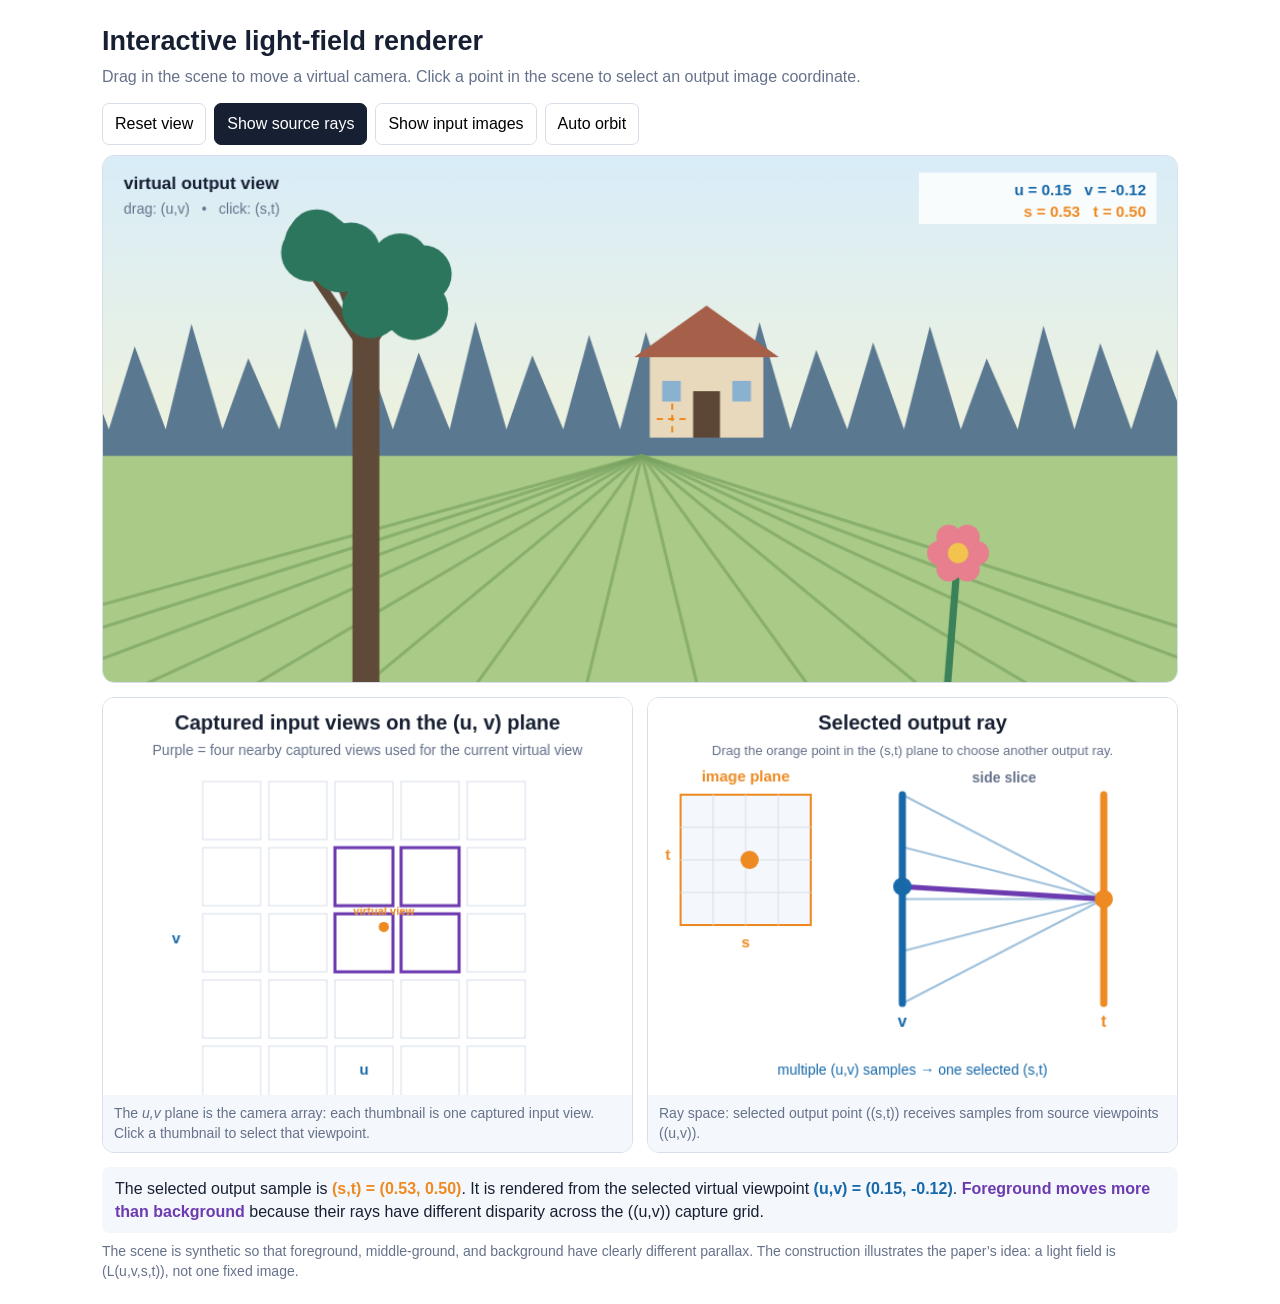
==== VC3/LF-Explorer.html @ 35cba841 "LF examples upload" ====
<!doctype html>
<html lang="en">
<head>
<meta charset="utf-8"><meta name="viewport" content="width=device-width,initial-scale=1">
<title>Interactive light-field renderer and two-plane explorer</title>
<style>
  :root{--ink:#172033;--muted:#66728b;--line:#d8dfeb;--blue:#1769aa;--orange:#ed8a21;--purple:#6d3bb0;--pale:#f4f7fb}
  *{box-sizing:border-box}body{margin:0;background:#fff;color:var(--ink);font:16px/1.45 Arial,sans-serif}main{max-width:1120px;margin:auto;padding:22px}h1{font-size:27px;margin:0 0 4px}p{margin:0;color:var(--muted)}
  .toolbar{display:flex;gap:8px;flex-wrap:wrap;margin:15px 0 10px}.toolbar button{font:inherit;padding:8px 12px;border:1px solid var(--line);background:#fff;border-radius:7px;cursor:pointer}.toolbar button.active{background:var(--ink);border-color:var(--ink);color:#fff}
  .viewer-wrap{border:1px solid var(--line);border-radius:12px;overflow:hidden;background:#fff}.viewer-wrap canvas{display:block;width:100%;height:auto;touch-action:none}.below{display:grid;grid-template-columns:1fr 1fr;gap:14px;margin-top:14px}.pane{border:1px solid var(--line);border-radius:12px;overflow:hidden}.pane canvas{display:block;width:100%;height:auto;touch-action:none}.caption{padding:8px 11px;background:var(--pale);font-size:14px;color:var(--muted)}
  .readout{margin-top:14px;padding:10px 13px;border-radius:8px;background:var(--pale)}.blue{color:var(--blue);font-weight:bold}.orange{color:var(--orange);font-weight:bold}.purple{color:var(--purple);font-weight:bold}.hint{font-size:14px;margin-top:8px}@media(max-width:680px){main{padding:14px}h1{font-size:22px}.below{grid-template-columns:1fr}.toolbar button{font-size:14px;padding:7px 9px}}
</style>
</head>
<body><main>
<h1>Interactive light-field renderer</h1>
<p>Drag in the scene to move a virtual camera. Click a point in the scene to select an output image coordinate.</p>
<div class="toolbar"><button id="reset" type="button">Reset view</button><button id="rays" type="button" class="active" aria-pressed="true">Show source rays</button><button id="inputs" type="button" aria-pressed="false">Show input images</button><button id="orbit" type="button" aria-pressed="false">Auto orbit</button></div>
<div class="viewer-wrap"><canvas id="viewer" width="1040" height="510" aria-label="Synthetic light-field scene with a draggable virtual camera"></canvas></div>
<div class="below">
  <div class="pane"><canvas id="grid" width="520" height="390" aria-label="Five by five grid of captured input views on the u v plane"></canvas><div class="caption">The <i>u,v</i> plane is the camera array: each thumbnail is one captured input view. Click a thumbnail to select that viewpoint.</div></div>
  <div class="pane"><canvas id="raysCanvas" width="520" height="390" aria-label="Two-plane ray parameterisation"></canvas><div class="caption">Ray space: selected output point ((s,t)) receives samples from source viewpoints ((u,v)).</div></div>
</div>
<div id="readout" class="readout" aria-live="polite"></div>
<p class="hint">The scene is synthetic so that foreground, middle-ground, and background have clearly different parallax. The construction illustrates the paper’s idea: a light field is (L(u,v,s,t)), not one fixed image.</p>
</main>
<script>
(() => {
const viewer=document.getElementById('viewer'), vc=viewer.getContext('2d');
const grid=document.getElementById('grid'), gc=grid.getContext('2d');
const raysCanvas=document.getElementById('raysCanvas'), rc=raysCanvas.getContext('2d');
const readout=document.getElementById('readout');
const C={ink:'#172033',muted:'#66728b',line:'#d8dfeb',blue:'#1769aa',orange:'#ed8a21',purple:'#6d3bb0',pale:'#f4f7fb',leaf:'#2d765e',hill:'#5b7891',field:'#aacb87'};
let u=.15,v=-.12,s=.53,t=.5,showRays=true,showInputs=false,drag=null,start=null,orbit=false,phase=0;
const clamp=(x,a,b)=>Math.max(a,Math.min(b,x));
function text(ctx,str,x,y,size=16,color=C.ink,align='left',weight='400'){ctx.font=`${weight} ${size}px Arial`;ctx.fillStyle=color;ctx.textAlign=align;ctx.fillText(str,x,y)}
function line(ctx,x1,y1,x2,y2,color,w=2,a=1){ctx.save();ctx.globalAlpha=a;ctx.strokeStyle=color;ctx.lineWidth=w;ctx.lineCap='round';ctx.beginPath();ctx.moveTo(x1,y1);ctx.lineTo(x2,y2);ctx.stroke();ctx.restore()}
function circle(ctx,x,y,r,color){ctx.fillStyle=color;ctx.beginPath();ctx.arc(x,y,r,0,Math.PI*2);ctx.fill()}
function scene(ctx,w,h,uu,vv,small=false){
  const scale=1, ox=uu*(small?4:18), oy=vv*(small?3:12); ctx.save();ctx.beginPath();ctx.rect(0,0,w,h);ctx.clip();
  const sky=ctx.createLinearGradient(0,0,0,h*.72);sky.addColorStop(0,'#d9edf9');sky.addColorStop(1,'#f5f4d5');ctx.fillStyle=sky;ctx.fillRect(0,0,w,h);
  // distant horizon: little motion
  ctx.fillStyle=C.hill;ctx.beginPath();ctx.moveTo(-50+ox*.25,h*.52+oy*.12);for(let x=-50;x<w+100;x+=55){ctx.lineTo(x+25+ox*.25,h*.35+Math.sin(x*.07)*18+oy*.12);ctx.lineTo(x+55+ox*.25,h*.52+oy*.12)}ctx.lineTo(w+60,h*.72);ctx.lineTo(-50,h*.72);ctx.fill();
  ctx.fillStyle=C.field;ctx.fillRect(0,h*.57,w,h*.43);
  // field lines: middle distance
  for(let i=-3;i<12;i++)line(ctx,w*.50+ox*.65,h*.57,w*(i/9)+ox*.65,h+20,'#79a262',small?1:3,.68);
  // house / middle distance
  const hx=w*.56+ox*.75, hy=h*.38+oy*.55;ctx.save();ctx.translate(hx,hy);ctx.scale(scale,scale);ctx.fillStyle='#e8d9bd';ctx.fillRect(-55,0,110,80);ctx.fillStyle='#a65f49';ctx.beginPath();ctx.moveTo(-70,2);ctx.lineTo(0,-48);ctx.lineTo(70,2);ctx.fill();ctx.fillStyle='#5c4636';ctx.fillRect(-13,35,26,45);ctx.fillStyle='#8ab2d0';ctx.fillRect(-43,25,18,20);ctx.fillRect(25,25,18,20);ctx.restore();
  // foreground tree: large motion
  const tx=w*.24+ox*1.85,ty=h*.13+oy*1.3;ctx.fillStyle='#5f4938';ctx.fillRect(tx-13,ty+82,26,h-ty);for(let a=-.8;a<=.8;a+=.4)line(ctx,tx,ty+125,tx+Math.sin(a)*85,ty+35,'#5f4938',small?3:9);
  for(let k=0;k<13;k++){const a=k*2.4;circle(ctx,tx+Math.cos(a)*55,ty+50+Math.sin(a*1.7)*36,small?10:28,C.leaf)}
  // foreground flower gives an unambiguous depth cue
  const fx=w*.79+ox*2.35,fy=h*.76+oy*1.8;line(ctx,fx,fy,fx-10,h,'#3b8159',small?2:7);for(let a=0;a<6;a++)circle(ctx,fx+Math.cos(a*Math.PI/3)*18,fy+Math.sin(a*Math.PI/3)*18,small?4:12,'#e77f8e');circle(ctx,fx,fy,small?4:10,'#f2c44e');
  ctx.restore();
}
function drawViewer(){const w=viewer.width,h=viewer.height;scene(vc,w,h,u,v);vc.save();vc.strokeStyle=C.orange;vc.lineWidth=2;vc.setLineDash([6,5]);vc.beginPath();vc.moveTo(s*w-15,t*h);vc.lineTo(s*w+15,t*h);vc.moveTo(s*w,t*h-15);vc.lineTo(s*w,t*h+15);vc.stroke();vc.restore();
  if(showInputs){const bracket=q=>{const p=(q+1)*2;let lo=Math.floor(p),hi=Math.ceil(p);if(lo===hi){if(hi<4)hi++;else lo--}return[(lo-2)/2,(hi-2)/2]},us=bracket(u),vs=bracket(v),tw=132,th=65,gap=8,x0=w-2*tw-gap-25,y0=h-2*th-gap-35;vc.fillStyle='rgba(255,255,255,.9)';vc.fillRect(x0-10,y0-27,2*tw+gap+20,2*th+gap+39);text(vc,'four nearest captured input images',x0,y0-8,13,C.muted);vs.forEach((vv,row)=>us.forEach((uu,col)=>{const x=x0+col*(tw+gap),y=y0+row*(th+gap);vc.save();vc.beginPath();vc.rect(x,y,tw,th);vc.clip();vc.translate(x,y);scene(vc,tw,th,uu,vv,true);vc.restore();vc.strokeStyle=C.purple;vc.lineWidth=2;vc.strokeRect(x,y,tw,th);text(vc,`(${uu.toFixed(1)}, ${vv.toFixed(1)})`,x+tw/2,y+th+13,11,C.purple,'center','700')}))}
  text(vc,'virtual output view',20,32,17,C.ink,'left','700');text(vc,'drag: (u,v)   •   click: (s,t)',20,56,14,C.muted);
  vc.fillStyle='rgba(255,255,255,.83)';vc.fillRect(w-250,16,230,50);text(vc,`u = ${u.toFixed(2)}   v = ${v.toFixed(2)}`,w-30,38,15,C.blue,'right','700');text(vc,`s = ${s.toFixed(2)}   t = ${t.toFixed(2)}`,w-30,59,15,C.orange,'right','700');
}
function drawGrid(){const w=grid.width,h=grid.height;gc.clearRect(0,0,w,h);gc.fillStyle='white';gc.fillRect(0,0,w,h);text(gc,'Captured input views on the (u, v) plane',w/2,31,20,C.ink,'center','700');text(gc,'Purple = four nearby captured views used for the current virtual view',w/2,56,14,C.muted,'center');const N=5, size=57, gap=8,x0=98,y0=82,bracket=q=>{const p=(q+1)*2;let lo=Math.floor(p),hi=Math.ceil(p);if(lo===hi){if(hi<4)hi++;else lo--}return[(lo-2)/2,(hi-2)/2]},us=bracket(u),vs=bracket(v);
  for(let r=0;r<N;r++)for(let col=0;col<N;col++){const x=x0+col*(size+gap),y=y0+r*(size+gap),uu=(col-2)/2,vv=(r-2)/2,used=us.includes(uu)&&vs.includes(vv);gc.save();gc.beginPath();gc.rect(x,y,size,size);gc.clip();scene(gc,size,size,uu,vv,true);gc.restore();gc.strokeStyle=used?C.purple:C.line;gc.lineWidth=used?3:1;gc.strokeRect(x,y,size,size)}
  const col=(u+1)*2,row=(v+1)*2,x=x0+col*(size+gap)+size/2,y=y0+row*(size+gap)+size/2;circle(gc,x,y,5,C.orange);text(gc,'virtual view',x,y-12,11,C.orange,'center','700');text(gc,'u',x0+2*(size+gap)+size/2,370,15,C.blue,'center','700');text(gc,'v',72,y0+2*(size+gap)+size/2,15,C.blue,'center','700');
}
function drawRays(){const w=raysCanvas.width,h=raysCanvas.height;rc.clearRect(0,0,w,h);rc.fillStyle='white';rc.fillRect(0,0,w,h);text(rc,'Selected output ray',w/2,31,20,C.ink,'center','700');text(rc,'Drag the orange point in the (s,t) plane to choose another output ray.',w/2,56,13,C.muted,'center');
  const px=32,py=95,ps=128;rc.fillStyle=C.pale;rc.fillRect(px,py,ps,ps);rc.strokeStyle=C.orange;rc.lineWidth=2;rc.strokeRect(px,py,ps,ps);for(let q=1;q<4;q++){line(rc,px+q*ps/4,py,px+q*ps/4,py+ps,C.line,1);line(rc,px,py+q*ps/4,px+ps,py+q*ps/4,C.line,1)}const sx=px+s*ps,sy=py+t*ps;circle(rc,sx,sy,9,C.orange);text(rc,'image plane',px+ps/2,py-13,15,C.orange,'center','700');text(rc,'s',px+ps/2,py+ps+22,15,C.orange,'center','700');text(rc,'t',px-10,py+ps/2,15,C.orange,'right','700');
  const lx=250,rx=448,top=95,bot=300,vy=top+(v+1)/2*(bot-top),ty=top+t*(bot-top);line(rc,lx,top,lx,bot,C.blue,7);line(rc,rx,top,rx,bot,C.orange,7);text(rc,'side slice',350,83,14,C.muted,'center','700');
  if(showRays){for(let q=-1;q<=1.001;q+=.5){const yy=top+(q+1)/2*(bot-top);line(rc,lx,yy,rx,ty,C.blue,2,.4)}} else line(rc,lx,vy,rx,ty,C.purple,5);line(rc,lx,vy,rx,ty,C.purple,showRays?5:0);circle(rc,lx,vy,9,C.blue);circle(rc,rx,ty,9,C.orange);text(rc,'v',lx,323,16,C.blue,'center','700');text(rc,'t',rx,323,16,C.orange,'center','700');
  text(rc,showRays?'multiple (u,v) samples → one selected (s,t)':'one selected ray',w/2,370,14,showRays?C.blue:C.purple,'center');
}
function update(){drawViewer();drawGrid();drawRays();readout.innerHTML=`The selected output sample is <span class="orange">(s,t) = (${s.toFixed(2)}, ${t.toFixed(2)})</span>. It is rendered from the selected virtual viewpoint <span class="blue">(u,v) = (${u.toFixed(2)}, ${v.toFixed(2)})</span>. <span class="purple">Foreground moves more than background</span> because their rays have different disparity across the ((u,v)) capture grid.`}
function canvasPoint(canvas,e){const r=canvas.getBoundingClientRect();return{x:(e.clientX-r.left)*canvas.width/r.width,y:(e.clientY-r.top)*canvas.height/r.height}}
viewer.addEventListener('pointerdown',e=>{drag=canvasPoint(viewer,e);start=drag;viewer.setPointerCapture(e.pointerId)});viewer.addEventListener('pointermove',e=>{if(!drag)return;const p=canvasPoint(viewer,e);u=clamp(u+(p.x-drag.x)/240,-1,1);v=clamp(v+(p.y-drag.y)/170,-1,1);drag=p;update()});viewer.addEventListener('pointerup',e=>{const p=canvasPoint(viewer,e),dx=Math.abs(p.x-start.x),dy=Math.abs(p.y-start.y);if(dx<3&&dy<3){s=clamp(p.x/viewer.width,0,1);t=clamp(p.y/viewer.height,0,1);update()}drag=null;start=null});viewer.addEventListener('pointercancel',()=>{drag=null;start=null});
grid.addEventListener('pointerdown',e=>{const p=canvasPoint(grid,e),size=57,gap=8,x0=98,y0=82,col=Math.round((p.x-x0-size/2)/(size+gap)),row=Math.round((p.y-y0-size/2)/(size+gap));if(col>=0&&col<5&&row>=0&&row<5){u=(col-2)/2;v=(row-2)/2;update()}});
raysCanvas.addEventListener('pointerdown',e=>{const p=canvasPoint(raysCanvas,e),px=32,py=95,ps=128;if(p.x>=px-12&&p.x<=px+ps+12&&p.y>=py-12&&p.y<=py+ps+12){drag='st';s=clamp((p.x-px)/ps,0,1);t=clamp((p.y-py)/ps,0,1);raysCanvas.setPointerCapture(e.pointerId);update()}});raysCanvas.addEventListener('pointermove',e=>{if(drag!=='st')return;const p=canvasPoint(raysCanvas,e),px=32,py=95,ps=128;s=clamp((p.x-px)/ps,0,1);t=clamp((p.y-py)/ps,0,1);update()});raysCanvas.addEventListener('pointerup',()=>{if(drag==='st')drag=null});raysCanvas.addEventListener('pointercancel',()=>{if(drag==='st')drag=null});
document.getElementById('reset').onclick=()=>{u=.15;v=-.12;s=.53;t=.5;update()};document.getElementById('rays').onclick=e=>{showRays=!showRays;e.currentTarget.classList.toggle('active',showRays);e.currentTarget.setAttribute('aria-pressed',showRays);update()};document.getElementById('inputs').onclick=e=>{showInputs=!showInputs;e.currentTarget.classList.toggle('active',showInputs);e.currentTarget.setAttribute('aria-pressed',showInputs);update()};document.getElementById('orbit').onclick=e=>{orbit=!orbit;e.currentTarget.classList.toggle('active',orbit);e.currentTarget.setAttribute('aria-pressed',orbit);if(orbit)animate()};function animate(){if(!orbit)return;phase+=.025;u=.85*Math.sin(phase);v=.45*Math.sin(phase*.6);update();requestAnimationFrame(animate)}
update();
})();
</script></body></html>
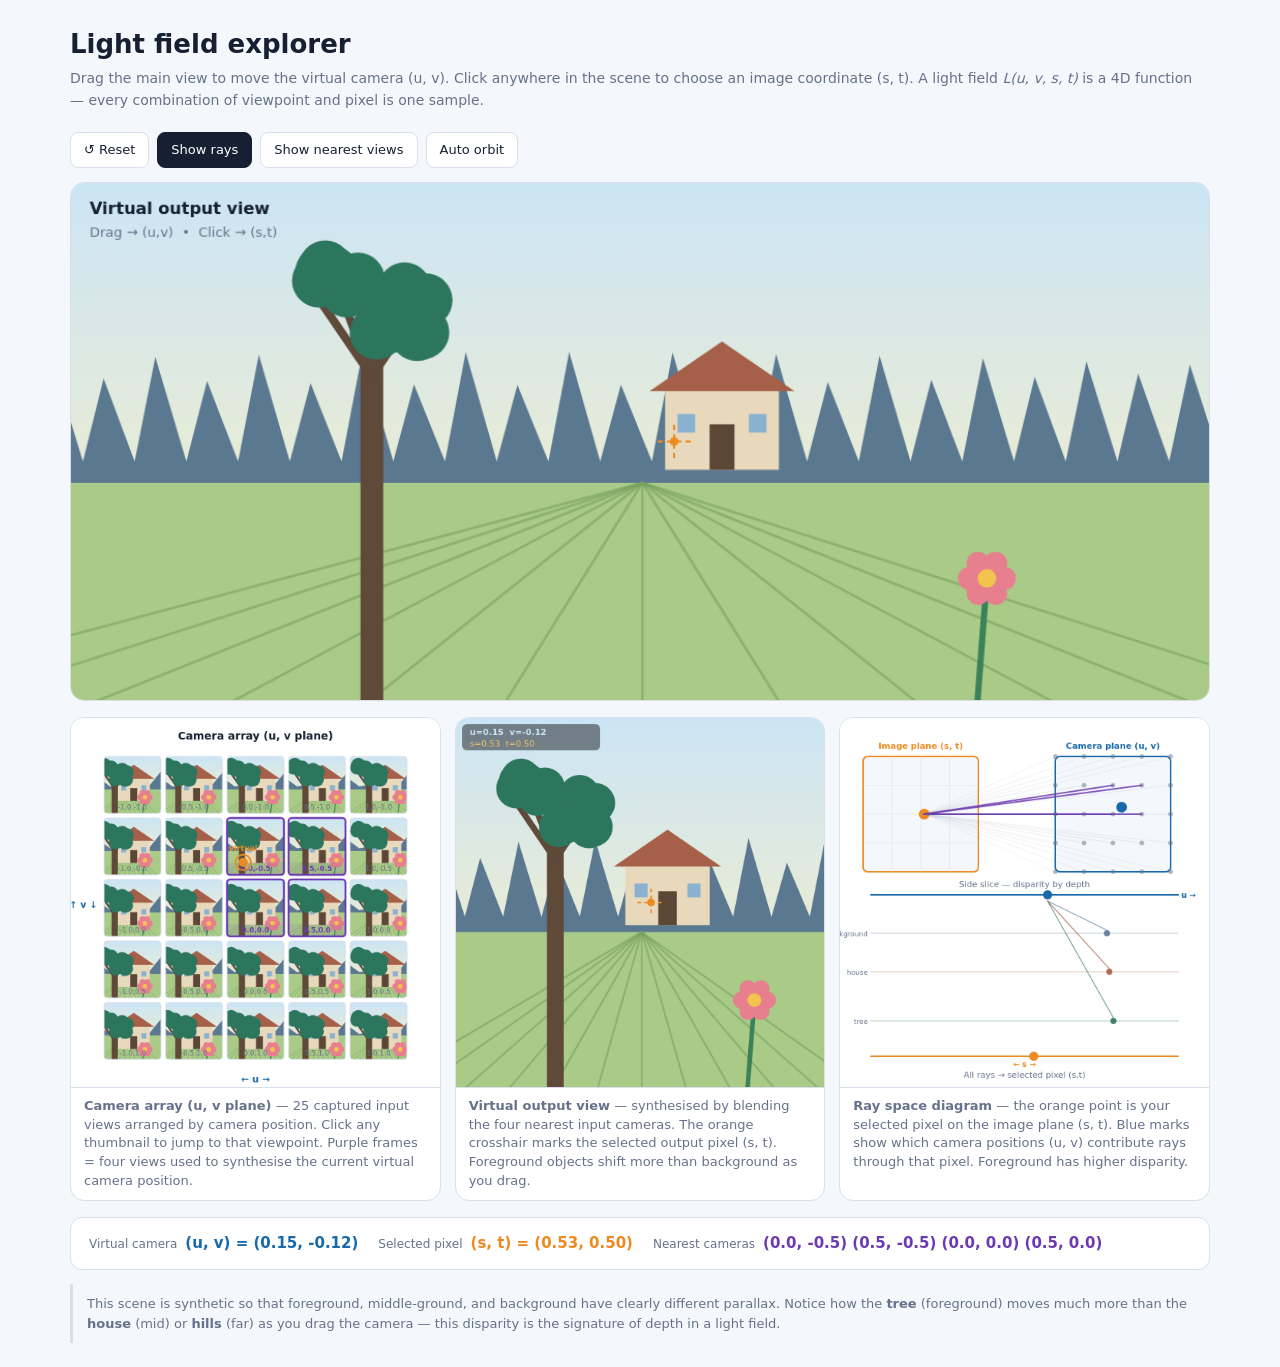
==== commit 60a3748a: "Update LF-Explorer.html" ====
--- a/VC3/LF-Explorer.html
+++ b/VC3/LF-Explorer.html
@@ -1,78 +1,732 @@
 <!doctype html>
 <html lang="en">
 <head>
-<meta charset="utf-8"><meta name="viewport" content="width=device-width,initial-scale=1">
-<title>Interactive light-field renderer and two-plane explorer</title>
+<meta charset="utf-8">
+<meta name="viewport" content="width=device-width, initial-scale=1, viewport-fit=cover">
+<title>Light Field Explorer</title>
 <style>
-  :root{--ink:#172033;--muted:#66728b;--line:#d8dfeb;--blue:#1769aa;--orange:#ed8a21;--purple:#6d3bb0;--pale:#f4f7fb}
-  *{box-sizing:border-box}body{margin:0;background:#fff;color:var(--ink);font:16px/1.45 Arial,sans-serif}main{max-width:1120px;margin:auto;padding:22px}h1{font-size:27px;margin:0 0 4px}p{margin:0;color:var(--muted)}
-  .toolbar{display:flex;gap:8px;flex-wrap:wrap;margin:15px 0 10px}.toolbar button{font:inherit;padding:8px 12px;border:1px solid var(--line);background:#fff;border-radius:7px;cursor:pointer}.toolbar button.active{background:var(--ink);border-color:var(--ink);color:#fff}
-  .viewer-wrap{border:1px solid var(--line);border-radius:12px;overflow:hidden;background:#fff}.viewer-wrap canvas{display:block;width:100%;height:auto;touch-action:none}.below{display:grid;grid-template-columns:1fr 1fr;gap:14px;margin-top:14px}.pane{border:1px solid var(--line);border-radius:12px;overflow:hidden}.pane canvas{display:block;width:100%;height:auto;touch-action:none}.caption{padding:8px 11px;background:var(--pale);font-size:14px;color:var(--muted)}
-  .readout{margin-top:14px;padding:10px 13px;border-radius:8px;background:var(--pale)}.blue{color:var(--blue);font-weight:bold}.orange{color:var(--orange);font-weight:bold}.purple{color:var(--purple);font-weight:bold}.hint{font-size:14px;margin-top:8px}@media(max-width:680px){main{padding:14px}h1{font-size:22px}.below{grid-template-columns:1fr}.toolbar button{font-size:14px;padding:7px 9px}}
+  :root {
+    --ink: #172033;
+    --muted: #66728b;
+    --line: #d8dfeb;
+    --blue: #1769aa;
+    --orange: #ed8a21;
+    --purple: #6d3bb0;
+    --teal: #1d9e75;
+    --pale: #f4f7fb;
+    --card-bg: #fff;
+    --card-border: #d8dfeb;
+    color-scheme: light dark;
+  }
+  @media (prefers-color-scheme: dark) {
+    :root {
+      --ink: #e2e8f4;
+      --muted: #8a96b0;
+      --line: #2a3348;
+      --pale: #181f2e;
+      --card-bg: #1a2236;
+      --card-border: #2a3348;
+    }
+  }
+
+  * { box-sizing: border-box; margin: 0; padding: 0; }
+  body { font: 15px/1.55 system-ui, Arial, sans-serif; color: var(--ink); background: var(--pale); }
+
+  main { max-width: 1180px; margin: 0 auto; padding: 24px 20px; }
+
+  h1 { font-size: 26px; font-weight: 600; margin-bottom: 4px; }
+  .subtitle { color: var(--muted); font-size: 14px; margin-bottom: 20px; }
+
+  /* Section layout */
+  .section-label {
+    font-size: 11px; font-weight: 600; letter-spacing: .07em; text-transform: uppercase;
+    color: var(--muted); margin-bottom: 8px;
+  }
+
+  /* Toolbar */
+  .toolbar { display: flex; gap: 8px; flex-wrap: wrap; margin-bottom: 14px; }
+  .toolbar button {
+    font: inherit; font-size: 13px; padding: 7px 13px;
+    border: 1px solid var(--line); background: var(--card-bg); color: var(--ink);
+    border-radius: 8px; cursor: pointer; transition: all .15s;
+  }
+  .toolbar button:hover { border-color: var(--muted); }
+  .toolbar button.active { background: var(--ink); border-color: var(--ink); color: #fff; }
+
+  /* Main viewer */
+  .viewer-card {
+    background: var(--card-bg); border: 1px solid var(--card-border);
+    border-radius: 14px; overflow: hidden; margin-bottom: 16px;
+  }
+  .viewer-card canvas { display: block; width: 100%; height: auto; touch-action: none; cursor: crosshair; }
+
+  /* Three-column grid below */
+  .below { display: grid; grid-template-columns: 1fr 1fr 1fr; gap: 14px; margin-bottom: 16px; }
+  @media (max-width: 900px) { .below { grid-template-columns: 1fr 1fr; } }
+  @media (max-width: 580px) { .below { grid-template-columns: 1fr; } }
+
+  .panel {
+    background: var(--card-bg); border: 1px solid var(--card-border);
+    border-radius: 14px; overflow: hidden;
+  }
+  .panel canvas { display: block; width: 100%; height: auto; touch-action: none; }
+  .panel-caption {
+    padding: 9px 13px; font-size: 13px; color: var(--muted);
+    border-top: 1px solid var(--line); line-height: 1.45;
+  }
+
+  /* Info strip */
+  .info-strip {
+    display: flex; gap: 20px; flex-wrap: wrap;
+    background: var(--card-bg); border: 1px solid var(--card-border);
+    border-radius: 12px; padding: 14px 18px;
+  }
+  .info-item { display: flex; align-items: baseline; gap: 8px; }
+  .info-label { font-size: 12px; color: var(--muted); font-weight: 500; }
+  .info-val { font-size: 15px; font-weight: 600; }
+  .blue { color: var(--blue); }
+  .orange { color: var(--orange); }
+  .purple { color: var(--purple); }
+
+  /* Tooltip / hint text */
+  .hint {
+    font-size: 13px; color: var(--muted); margin-top: 14px;
+    padding: 10px 14px; border-left: 3px solid var(--line); line-height: 1.5;
+  }
+
+  @media (max-width: 580px) { main { padding: 14px 12px; } h1 { font-size: 21px; } }
 </style>
 </head>
-<body><main>
-<h1>Interactive light-field renderer</h1>
-<p>Drag in the scene to move a virtual camera. Click a point in the scene to select an output image coordinate.</p>
-<div class="toolbar"><button id="reset" type="button">Reset view</button><button id="rays" type="button" class="active" aria-pressed="true">Show source rays</button><button id="inputs" type="button" aria-pressed="false">Show input images</button><button id="orbit" type="button" aria-pressed="false">Auto orbit</button></div>
-<div class="viewer-wrap"><canvas id="viewer" width="1040" height="510" aria-label="Synthetic light-field scene with a draggable virtual camera"></canvas></div>
-<div class="below">
-  <div class="pane"><canvas id="grid" width="520" height="390" aria-label="Five by five grid of captured input views on the u v plane"></canvas><div class="caption">The <i>u,v</i> plane is the camera array: each thumbnail is one captured input view. Click a thumbnail to select that viewpoint.</div></div>
-  <div class="pane"><canvas id="raysCanvas" width="520" height="390" aria-label="Two-plane ray parameterisation"></canvas><div class="caption">Ray space: selected output point ((s,t)) receives samples from source viewpoints ((u,v)).</div></div>
-</div>
-<div id="readout" class="readout" aria-live="polite"></div>
-<p class="hint">The scene is synthetic so that foreground, middle-ground, and background have clearly different parallax. The construction illustrates the paper’s idea: a light field is (L(u,v,s,t)), not one fixed image.</p>
+<body>
+<main>
+  <h1>Light field explorer</h1>
+  <p class="subtitle">
+    Drag the main view to move the virtual camera (u, v). Click anywhere in the scene to choose an image coordinate (s, t).
+    A light field <em>L(u, v, s, t)</em> is a 4D function — every combination of viewpoint and pixel is one sample.
+  </p>
+
+  <div class="toolbar">
+    <button id="btn-reset">↺ Reset</button>
+    <button id="btn-rays" class="active" aria-pressed="true">Show rays</button>
+    <button id="btn-inputs" aria-pressed="false">Show nearest views</button>
+    <button id="btn-orbit" aria-pressed="false">Auto orbit</button>
+  </div>
+
+  <div class="viewer-card">
+    <canvas id="viewer" width="1100" height="500"
+            aria-label="Synthetic scene rendered from a virtual viewpoint; drag to move camera, click to select output pixel"></canvas>
+  </div>
+
+  <div class="below">
+    <!-- Panel 1: UV grid of input cameras -->
+    <div class="panel">
+      <canvas id="uvGrid" width="480" height="480"
+              aria-label="5×5 grid of input camera views on the u,v plane"></canvas>
+      <p class="panel-caption">
+        <strong>Camera array (u, v plane)</strong> — 25 captured input views arranged by camera position. 
+        Click any thumbnail to jump to that viewpoint. Purple frames = four views used to synthesise the current virtual camera position.
+      </p>
+    </div>
+
+    <!-- Panel 2: Current rendered view from virtual camera -->
+    <div class="panel">
+      <canvas id="virtualView" width="480" height="480"
+              aria-label="Current synthesised virtual view with selected pixel marked"></canvas>
+      <p class="panel-caption">
+        <strong>Virtual output view</strong> — synthesised by blending the four nearest input cameras.
+        The orange crosshair marks the selected output pixel (s, t). Foreground objects shift more than background as you drag.
+      </p>
+    </div>
+
+    <!-- Panel 3: Ray diagram -->
+    <div class="panel">
+      <canvas id="rayDiagram" width="480" height="480"
+              aria-label="Two-plane ray parameterisation showing how the selected pixel samples multiple input views"></canvas>
+      <p class="panel-caption">
+        <strong>Ray space diagram</strong> — the orange point is your selected pixel on the image plane (s, t).
+        Blue marks show which camera positions (u, v) contribute rays through that pixel. Foreground has higher disparity.
+      </p>
+    </div>
+  </div>
+
+  <div class="info-strip">
+    <div class="info-item">
+      <span class="info-label">Virtual camera</span>
+      <span class="info-val blue" id="uv-readout">(u, v) = (0.15, −0.12)</span>
+    </div>
+    <div class="info-item">
+      <span class="info-label">Selected pixel</span>
+      <span class="info-val orange" id="st-readout">(s, t) = (0.53, 0.50)</span>
+    </div>
+    <div class="info-item">
+      <span class="info-label">Nearest cameras</span>
+      <span class="info-val purple" id="cameras-readout">…</span>
+    </div>
+  </div>
+
+  <p class="hint">
+    This scene is synthetic so that foreground, middle-ground, and background have clearly different parallax.
+    Notice how the <strong>tree</strong> (foreground) moves much more than the <strong>house</strong> (mid) or <strong>hills</strong> (far) as you drag the camera — this disparity is the signature of depth in a light field.
+  </p>
 </main>
+
 <script>
 (() => {
-const viewer=document.getElementById('viewer'), vc=viewer.getContext('2d');
-const grid=document.getElementById('grid'), gc=grid.getContext('2d');
-const raysCanvas=document.getElementById('raysCanvas'), rc=raysCanvas.getContext('2d');
-const readout=document.getElementById('readout');
-const C={ink:'#172033',muted:'#66728b',line:'#d8dfeb',blue:'#1769aa',orange:'#ed8a21',purple:'#6d3bb0',pale:'#f4f7fb',leaf:'#2d765e',hill:'#5b7891',field:'#aacb87'};
-let u=.15,v=-.12,s=.53,t=.5,showRays=true,showInputs=false,drag=null,start=null,orbit=false,phase=0;
-const clamp=(x,a,b)=>Math.max(a,Math.min(b,x));
-function text(ctx,str,x,y,size=16,color=C.ink,align='left',weight='400'){ctx.font=`${weight} ${size}px Arial`;ctx.fillStyle=color;ctx.textAlign=align;ctx.fillText(str,x,y)}
-function line(ctx,x1,y1,x2,y2,color,w=2,a=1){ctx.save();ctx.globalAlpha=a;ctx.strokeStyle=color;ctx.lineWidth=w;ctx.lineCap='round';ctx.beginPath();ctx.moveTo(x1,y1);ctx.lineTo(x2,y2);ctx.stroke();ctx.restore()}
-function circle(ctx,x,y,r,color){ctx.fillStyle=color;ctx.beginPath();ctx.arc(x,y,r,0,Math.PI*2);ctx.fill()}
-function scene(ctx,w,h,uu,vv,small=false){
-  const scale=1, ox=uu*(small?4:18), oy=vv*(small?3:12); ctx.save();ctx.beginPath();ctx.rect(0,0,w,h);ctx.clip();
-  const sky=ctx.createLinearGradient(0,0,0,h*.72);sky.addColorStop(0,'#d9edf9');sky.addColorStop(1,'#f5f4d5');ctx.fillStyle=sky;ctx.fillRect(0,0,w,h);
-  // distant horizon: little motion
-  ctx.fillStyle=C.hill;ctx.beginPath();ctx.moveTo(-50+ox*.25,h*.52+oy*.12);for(let x=-50;x<w+100;x+=55){ctx.lineTo(x+25+ox*.25,h*.35+Math.sin(x*.07)*18+oy*.12);ctx.lineTo(x+55+ox*.25,h*.52+oy*.12)}ctx.lineTo(w+60,h*.72);ctx.lineTo(-50,h*.72);ctx.fill();
-  ctx.fillStyle=C.field;ctx.fillRect(0,h*.57,w,h*.43);
-  // field lines: middle distance
-  for(let i=-3;i<12;i++)line(ctx,w*.50+ox*.65,h*.57,w*(i/9)+ox*.65,h+20,'#79a262',small?1:3,.68);
-  // house / middle distance
-  const hx=w*.56+ox*.75, hy=h*.38+oy*.55;ctx.save();ctx.translate(hx,hy);ctx.scale(scale,scale);ctx.fillStyle='#e8d9bd';ctx.fillRect(-55,0,110,80);ctx.fillStyle='#a65f49';ctx.beginPath();ctx.moveTo(-70,2);ctx.lineTo(0,-48);ctx.lineTo(70,2);ctx.fill();ctx.fillStyle='#5c4636';ctx.fillRect(-13,35,26,45);ctx.fillStyle='#8ab2d0';ctx.fillRect(-43,25,18,20);ctx.fillRect(25,25,18,20);ctx.restore();
-  // foreground tree: large motion
-  const tx=w*.24+ox*1.85,ty=h*.13+oy*1.3;ctx.fillStyle='#5f4938';ctx.fillRect(tx-13,ty+82,26,h-ty);for(let a=-.8;a<=.8;a+=.4)line(ctx,tx,ty+125,tx+Math.sin(a)*85,ty+35,'#5f4938',small?3:9);
-  for(let k=0;k<13;k++){const a=k*2.4;circle(ctx,tx+Math.cos(a)*55,ty+50+Math.sin(a*1.7)*36,small?10:28,C.leaf)}
-  // foreground flower gives an unambiguous depth cue
-  const fx=w*.79+ox*2.35,fy=h*.76+oy*1.8;line(ctx,fx,fy,fx-10,h,'#3b8159',small?2:7);for(let a=0;a<6;a++)circle(ctx,fx+Math.cos(a*Math.PI/3)*18,fy+Math.sin(a*Math.PI/3)*18,small?4:12,'#e77f8e');circle(ctx,fx,fy,small?4:10,'#f2c44e');
-  ctx.restore();
-}
-function drawViewer(){const w=viewer.width,h=viewer.height;scene(vc,w,h,u,v);vc.save();vc.strokeStyle=C.orange;vc.lineWidth=2;vc.setLineDash([6,5]);vc.beginPath();vc.moveTo(s*w-15,t*h);vc.lineTo(s*w+15,t*h);vc.moveTo(s*w,t*h-15);vc.lineTo(s*w,t*h+15);vc.stroke();vc.restore();
-  if(showInputs){const bracket=q=>{const p=(q+1)*2;let lo=Math.floor(p),hi=Math.ceil(p);if(lo===hi){if(hi<4)hi++;else lo--}return[(lo-2)/2,(hi-2)/2]},us=bracket(u),vs=bracket(v),tw=132,th=65,gap=8,x0=w-2*tw-gap-25,y0=h-2*th-gap-35;vc.fillStyle='rgba(255,255,255,.9)';vc.fillRect(x0-10,y0-27,2*tw+gap+20,2*th+gap+39);text(vc,'four nearest captured input images',x0,y0-8,13,C.muted);vs.forEach((vv,row)=>us.forEach((uu,col)=>{const x=x0+col*(tw+gap),y=y0+row*(th+gap);vc.save();vc.beginPath();vc.rect(x,y,tw,th);vc.clip();vc.translate(x,y);scene(vc,tw,th,uu,vv,true);vc.restore();vc.strokeStyle=C.purple;vc.lineWidth=2;vc.strokeRect(x,y,tw,th);text(vc,`(${uu.toFixed(1)}, ${vv.toFixed(1)})`,x+tw/2,y+th+13,11,C.purple,'center','700')}))}
-  text(vc,'virtual output view',20,32,17,C.ink,'left','700');text(vc,'drag: (u,v)   •   click: (s,t)',20,56,14,C.muted);
-  vc.fillStyle='rgba(255,255,255,.83)';vc.fillRect(w-250,16,230,50);text(vc,`u = ${u.toFixed(2)}   v = ${v.toFixed(2)}`,w-30,38,15,C.blue,'right','700');text(vc,`s = ${s.toFixed(2)}   t = ${t.toFixed(2)}`,w-30,59,15,C.orange,'right','700');
-}
-function drawGrid(){const w=grid.width,h=grid.height;gc.clearRect(0,0,w,h);gc.fillStyle='white';gc.fillRect(0,0,w,h);text(gc,'Captured input views on the (u, v) plane',w/2,31,20,C.ink,'center','700');text(gc,'Purple = four nearby captured views used for the current virtual view',w/2,56,14,C.muted,'center');const N=5, size=57, gap=8,x0=98,y0=82,bracket=q=>{const p=(q+1)*2;let lo=Math.floor(p),hi=Math.ceil(p);if(lo===hi){if(hi<4)hi++;else lo--}return[(lo-2)/2,(hi-2)/2]},us=bracket(u),vs=bracket(v);
-  for(let r=0;r<N;r++)for(let col=0;col<N;col++){const x=x0+col*(size+gap),y=y0+r*(size+gap),uu=(col-2)/2,vv=(r-2)/2,used=us.includes(uu)&&vs.includes(vv);gc.save();gc.beginPath();gc.rect(x,y,size,size);gc.clip();scene(gc,size,size,uu,vv,true);gc.restore();gc.strokeStyle=used?C.purple:C.line;gc.lineWidth=used?3:1;gc.strokeRect(x,y,size,size)}
-  const col=(u+1)*2,row=(v+1)*2,x=x0+col*(size+gap)+size/2,y=y0+row*(size+gap)+size/2;circle(gc,x,y,5,C.orange);text(gc,'virtual view',x,y-12,11,C.orange,'center','700');text(gc,'u',x0+2*(size+gap)+size/2,370,15,C.blue,'center','700');text(gc,'v',72,y0+2*(size+gap)+size/2,15,C.blue,'center','700');
-}
-function drawRays(){const w=raysCanvas.width,h=raysCanvas.height;rc.clearRect(0,0,w,h);rc.fillStyle='white';rc.fillRect(0,0,w,h);text(rc,'Selected output ray',w/2,31,20,C.ink,'center','700');text(rc,'Drag the orange point in the (s,t) plane to choose another output ray.',w/2,56,13,C.muted,'center');
-  const px=32,py=95,ps=128;rc.fillStyle=C.pale;rc.fillRect(px,py,ps,ps);rc.strokeStyle=C.orange;rc.lineWidth=2;rc.strokeRect(px,py,ps,ps);for(let q=1;q<4;q++){line(rc,px+q*ps/4,py,px+q*ps/4,py+ps,C.line,1);line(rc,px,py+q*ps/4,px+ps,py+q*ps/4,C.line,1)}const sx=px+s*ps,sy=py+t*ps;circle(rc,sx,sy,9,C.orange);text(rc,'image plane',px+ps/2,py-13,15,C.orange,'center','700');text(rc,'s',px+ps/2,py+ps+22,15,C.orange,'center','700');text(rc,'t',px-10,py+ps/2,15,C.orange,'right','700');
-  const lx=250,rx=448,top=95,bot=300,vy=top+(v+1)/2*(bot-top),ty=top+t*(bot-top);line(rc,lx,top,lx,bot,C.blue,7);line(rc,rx,top,rx,bot,C.orange,7);text(rc,'side slice',350,83,14,C.muted,'center','700');
-  if(showRays){for(let q=-1;q<=1.001;q+=.5){const yy=top+(q+1)/2*(bot-top);line(rc,lx,yy,rx,ty,C.blue,2,.4)}} else line(rc,lx,vy,rx,ty,C.purple,5);line(rc,lx,vy,rx,ty,C.purple,showRays?5:0);circle(rc,lx,vy,9,C.blue);circle(rc,rx,ty,9,C.orange);text(rc,'v',lx,323,16,C.blue,'center','700');text(rc,'t',rx,323,16,C.orange,'center','700');
-  text(rc,showRays?'multiple (u,v) samples → one selected (s,t)':'one selected ray',w/2,370,14,showRays?C.blue:C.purple,'center');
-}
-function update(){drawViewer();drawGrid();drawRays();readout.innerHTML=`The selected output sample is <span class="orange">(s,t) = (${s.toFixed(2)}, ${t.toFixed(2)})</span>. It is rendered from the selected virtual viewpoint <span class="blue">(u,v) = (${u.toFixed(2)}, ${v.toFixed(2)})</span>. <span class="purple">Foreground moves more than background</span> because their rays have different disparity across the ((u,v)) capture grid.`}
-function canvasPoint(canvas,e){const r=canvas.getBoundingClientRect();return{x:(e.clientX-r.left)*canvas.width/r.width,y:(e.clientY-r.top)*canvas.height/r.height}}
-viewer.addEventListener('pointerdown',e=>{drag=canvasPoint(viewer,e);start=drag;viewer.setPointerCapture(e.pointerId)});viewer.addEventListener('pointermove',e=>{if(!drag)return;const p=canvasPoint(viewer,e);u=clamp(u+(p.x-drag.x)/240,-1,1);v=clamp(v+(p.y-drag.y)/170,-1,1);drag=p;update()});viewer.addEventListener('pointerup',e=>{const p=canvasPoint(viewer,e),dx=Math.abs(p.x-start.x),dy=Math.abs(p.y-start.y);if(dx<3&&dy<3){s=clamp(p.x/viewer.width,0,1);t=clamp(p.y/viewer.height,0,1);update()}drag=null;start=null});viewer.addEventListener('pointercancel',()=>{drag=null;start=null});
-grid.addEventListener('pointerdown',e=>{const p=canvasPoint(grid,e),size=57,gap=8,x0=98,y0=82,col=Math.round((p.x-x0-size/2)/(size+gap)),row=Math.round((p.y-y0-size/2)/(size+gap));if(col>=0&&col<5&&row>=0&&row<5){u=(col-2)/2;v=(row-2)/2;update()}});
-raysCanvas.addEventListener('pointerdown',e=>{const p=canvasPoint(raysCanvas,e),px=32,py=95,ps=128;if(p.x>=px-12&&p.x<=px+ps+12&&p.y>=py-12&&p.y<=py+ps+12){drag='st';s=clamp((p.x-px)/ps,0,1);t=clamp((p.y-py)/ps,0,1);raysCanvas.setPointerCapture(e.pointerId);update()}});raysCanvas.addEventListener('pointermove',e=>{if(drag!=='st')return;const p=canvasPoint(raysCanvas,e),px=32,py=95,ps=128;s=clamp((p.x-px)/ps,0,1);t=clamp((p.y-py)/ps,0,1);update()});raysCanvas.addEventListener('pointerup',()=>{if(drag==='st')drag=null});raysCanvas.addEventListener('pointercancel',()=>{if(drag==='st')drag=null});
-document.getElementById('reset').onclick=()=>{u=.15;v=-.12;s=.53;t=.5;update()};document.getElementById('rays').onclick=e=>{showRays=!showRays;e.currentTarget.classList.toggle('active',showRays);e.currentTarget.setAttribute('aria-pressed',showRays);update()};document.getElementById('inputs').onclick=e=>{showInputs=!showInputs;e.currentTarget.classList.toggle('active',showInputs);e.currentTarget.setAttribute('aria-pressed',showInputs);update()};document.getElementById('orbit').onclick=e=>{orbit=!orbit;e.currentTarget.classList.toggle('active',orbit);e.currentTarget.setAttribute('aria-pressed',orbit);if(orbit)animate()};function animate(){if(!orbit)return;phase+=.025;u=.85*Math.sin(phase);v=.45*Math.sin(phase*.6);update();requestAnimationFrame(animate)}
-update();
+  // ─── State ────────────────────────────────────────────────────────────────
+  let u = 0.15, v = -0.12, s = 0.53, t = 0.5;
+  let showRays = true, showInputs = false, orbit = false, phase = 0;
+  let dragTarget = null, dragStart = null;
+
+  const clamp = (x, a, b) => Math.max(a, Math.min(b, x));
+
+  // ─── Canvas refs ──────────────────────────────────────────────────────────
+  const viewerEl    = document.getElementById('viewer');
+  const uvGridEl    = document.getElementById('uvGrid');
+  const virtualEl   = document.getElementById('virtualView');
+  const rayEl       = document.getElementById('rayDiagram');
+  const vc = viewerEl.getContext('2d');
+  const gc = uvGridEl.getContext('2d');
+  const vvc = virtualEl.getContext('2d');
+  const rc = rayEl.getContext('2d');
+
+  // ─── Theme colours (system preference aware) ──────────────────────────────
+  function C(lightVal, darkVal) {
+    const dark = window.matchMedia('(prefers-color-scheme: dark)').matches;
+    return dark ? darkVal : lightVal;
+  }
+  const colors = {
+    ink:    () => C('#172033', '#e2e8f4'),
+    muted:  () => C('#66728b', '#8a96b0'),
+    line:   () => C('#d8dfeb', '#2a3348'),
+    pale:   () => C('#f4f7fb', '#181f2e'),
+    bg:     () => C('#ffffff', '#1a2236'),
+    blue:   '#1769aa',
+    orange: '#ed8a21',
+    purple: '#6d3bb0',
+    teal:   '#1d9e75',
+    leaf:   '#2d765e',
+    hill:   '#5b7891',
+    field:  '#aacb87',
+  };
+
+  // ─── Low-level canvas helpers ─────────────────────────────────────────────
+  function txt(ctx, str, x, y, size = 14, color = colors.ink(), align = 'left', weight = '400') {
+    ctx.font = `${weight} ${size}px system-ui, Arial, sans-serif`;
+    ctx.fillStyle = color;
+    ctx.textAlign = align;
+    ctx.fillText(str, x, y);
+  }
+
+  function ln(ctx, x1, y1, x2, y2, color, w = 1.5, alpha = 1) {
+    ctx.save();
+    ctx.globalAlpha = alpha;
+    ctx.strokeStyle = color;
+    ctx.lineWidth = w;
+    ctx.lineCap = 'round';
+    ctx.beginPath();
+    ctx.moveTo(x1, y1);
+    ctx.lineTo(x2, y2);
+    ctx.stroke();
+    ctx.restore();
+  }
+
+  function dot(ctx, x, y, r, color, alpha = 1) {
+    ctx.save();
+    ctx.globalAlpha = alpha;
+    ctx.fillStyle = color;
+    ctx.beginPath();
+    ctx.arc(x, y, r, 0, Math.PI * 2);
+    ctx.fill();
+    ctx.restore();
+  }
+
+  // ─── Scene renderer (synthetic 3-layer parallax scene) ───────────────────
+  function drawScene(ctx, w, h, uu, vv, tiny = false) {
+    ctx.save();
+    ctx.beginPath();
+    ctx.rect(0, 0, w, h);
+    ctx.clip();
+
+    // Sky
+    const sky = ctx.createLinearGradient(0, 0, 0, h * 0.7);
+    sky.addColorStop(0, '#cce5f5');
+    sky.addColorStop(1, '#f0eecf');
+    ctx.fillStyle = sky;
+    ctx.fillRect(0, 0, w, h);
+
+    // Distant hills (very little parallax)
+    const hox = uu * (tiny ? 2 : 10), hoy = vv * (tiny ? 1 : 6);
+    ctx.fillStyle = colors.hill;
+    ctx.beginPath();
+    ctx.moveTo(-40 + hox, h * 0.54 + hoy);
+    for (let x = -40; x < w + 80; x += 50) {
+      ctx.lineTo(x + 20 + hox, h * 0.36 + Math.sin(x * 0.065) * 16 + hoy);
+      ctx.lineTo(x + 50 + hox, h * 0.54 + hoy);
+    }
+    ctx.lineTo(w + 60, h * 0.7);
+    ctx.lineTo(-40, h * 0.7);
+    ctx.fill();
+
+    // Ground plane
+    ctx.fillStyle = colors.field;
+    ctx.fillRect(0, h * 0.58, w, h * 0.42);
+
+    // Field perspective lines (mid-distance parallax)
+    const mox = uu * (tiny ? 3.5 : 15), moy = vv * (tiny ? 2.5 : 10);
+    for (let i = -2; i < 10; i++) {
+      ln(ctx, w * 0.5 + mox, h * 0.58, w * (i / 8) + mox, h + 10, '#79a262', tiny ? 1 : 2.5, 0.6);
+    }
+
+    // House — mid-ground (moderate parallax)
+    const hx = w * 0.57 + mox, hy = h * 0.40 + moy * 0.55;
+    ctx.save();
+    ctx.translate(hx, hy);
+    const sc = tiny ? 0.38 : 1;
+    ctx.scale(sc, sc);
+    ctx.fillStyle = '#e8d9bd'; ctx.fillRect(-55, 0, 110, 78);
+    ctx.fillStyle = '#a65f49'; ctx.beginPath(); ctx.moveTo(-70, 2); ctx.lineTo(0, -46); ctx.lineTo(70, 2); ctx.fill();
+    ctx.fillStyle = '#5c4636'; ctx.fillRect(-12, 34, 24, 44);
+    ctx.fillStyle = '#8ab2d0'; ctx.fillRect(-43, 24, 17, 18); ctx.fillRect(26, 24, 17, 18);
+    ctx.restore();
+
+    // Foreground tree (large parallax)
+    const fox = uu * (tiny ? 5.5 : 32), foy = vv * (tiny ? 4 : 22);
+    const tx = w * 0.26 + fox, ty = h * 0.14 + foy;
+    ctx.fillStyle = '#5f4938';
+    ctx.fillRect(tx - (tiny ? 4 : 11), ty + (tiny ? 24 : 80), tiny ? 8 : 22, h);
+    for (let a = -0.85; a <= 0.85; a += 0.42) {
+      ln(ctx, tx, ty + (tiny ? 36 : 120), tx + Math.sin(a) * (tiny ? 24 : 80), ty + (tiny ? 10 : 32),
+         '#5f4938', tiny ? 2.5 : 8);
+    }
+    for (let k = 0; k < 13; k++) {
+      const a = k * 2.4;
+      dot(ctx, tx + Math.cos(a) * (tiny ? 16 : 52), ty + (tiny ? 14 : 46) + Math.sin(a * 1.7) * (tiny ? 10 : 33),
+          tiny ? 9 : 26, colors.leaf);
+    }
+
+    // Foreground flower (max parallax)
+    const fx = w * 0.80 + fox * 1.1, fy = h * 0.77 + foy;
+    ln(ctx, fx, fy, fx - (tiny ? 3 : 9), h, '#3b8159', tiny ? 1.5 : 6);
+    for (let a = 0; a < 6; a++) {
+      dot(ctx, fx + Math.cos(a * Math.PI / 3) * (tiny ? 6 : 17),
+          fy + Math.sin(a * Math.PI / 3) * (tiny ? 6 : 17), tiny ? 4 : 11, '#e77f8e');
+    }
+    dot(ctx, fx, fy, tiny ? 3 : 9, '#f2c44e');
+
+    ctx.restore();
+  }
+
+  // ─── Nearest-camera helper ────────────────────────────────────────────────
+  function nearestCameras(uu, vv) {
+    // u,v in [-1, 1]; grid is 5×5 at positions (-1, -0.5, 0, 0.5, 1)
+    const p = q => (q + 1) * 2; // map [-1,1] → [0,4]
+    const pu = p(uu), pv = p(vv);
+    let lo = (q => { let l = Math.floor(q); let h = Math.ceil(q); if (l === h) { h < 4 ? h++ : l--; } return l; });
+    let hi = (q => { let l = Math.floor(q); let h = Math.ceil(q); if (l === h) { h < 4 ? h++ : l--; } return h; });
+    const ucols = [lo(pu), hi(pu)];
+    const vrows = [lo(pv), hi(pv)];
+    return { ucols, vrows,
+      uvals: ucols.map(c => (c - 2) / 2),
+      vvals: vrows.map(r => (r - 2) / 2) };
+  }
+
+  // ─── Draw: main viewer ────────────────────────────────────────────────────
+  function drawViewer() {
+    const W = viewerEl.width, H = viewerEl.height;
+    drawScene(vc, W, H, u, v);
+
+    // Crosshair for selected pixel
+    const sx = s * W, sy = t * H;
+    vc.save();
+    vc.strokeStyle = colors.orange;
+    vc.lineWidth = 2;
+    vc.setLineDash([5, 4]);
+    vc.beginPath();
+    vc.moveTo(sx - 16, sy); vc.lineTo(sx + 16, sy);
+    vc.moveTo(sx, sy - 16); vc.lineTo(sx, sy + 16);
+    vc.stroke();
+    vc.setLineDash([]);
+    vc.restore();
+    dot(vc, sx, sy, 4, colors.orange);
+
+    // Nearest-views overlay (top-right corner)
+    if (showInputs) {
+      const { uvals, vvals } = nearestCameras(u, v);
+      const tw = 120, th = 64, gap = 6;
+      const x0 = W - 2 * tw - gap - 18, y0 = H - 2 * th - gap - 28;
+      vc.fillStyle = 'rgba(255,255,255,0.92)';
+      vc.beginPath();
+      vc.roundRect(x0 - 10, y0 - 22, 2 * tw + gap + 20, 2 * th + gap + 34, 8);
+      vc.fill();
+      txt(vc, '4 nearest input views', x0, y0 - 6, 12, colors.muted());
+      vvals.forEach((vv, row) => uvals.forEach((uu, col) => {
+        const x = x0 + col * (tw + gap), y = y0 + row * (th + gap);
+        vc.save();
+        vc.beginPath();
+        vc.rect(x, y, tw, th);
+        vc.clip();
+        vc.translate(x, y);
+        drawScene(vc, tw, th, uu, vv, true);
+        vc.restore();
+        vc.strokeStyle = colors.purple;
+        vc.lineWidth = 2;
+        vc.strokeRect(x, y, tw, th);
+        txt(vc, `(${uu.toFixed(1)}, ${vv.toFixed(1)})`, x + tw / 2, y + th + 13, 10, colors.purple, 'center', '600');
+      }));
+    }
+
+    // HUD
+    txt(vc, 'Virtual output view', 18, 30, 16, colors.ink(), 'left', '600');
+    txt(vc, 'Drag → (u,v)  •  Click → (s,t)', 18, 52, 13, colors.muted());
+  }
+
+  // ─── Draw: UV camera grid ─────────────────────────────────────────────────
+  function drawUVGrid() {
+    const W = uvGridEl.width, H = uvGridEl.height;
+    gc.clearRect(0, 0, W, H);
+    gc.fillStyle = colors.bg();
+    gc.fillRect(0, 0, W, H);
+
+    const N = 5, cellSize = 74, gap = 6;
+    const gridW = N * cellSize + (N - 1) * gap;
+    const gridH = N * cellSize + (N - 1) * gap;
+    const x0 = (W - gridW) / 2;
+    const y0 = 50;
+
+    // Title & axis labels
+    txt(gc, 'Camera array (u, v plane)', W / 2, 28, 14, colors.ink(), 'center', '600');
+    txt(gc, '← u →', W / 2, y0 + gridH + 30, 12, colors.blue, 'center', '600');
+    txt(gc, '↑ v ↓', 16, y0 + gridH / 2, 12, colors.blue, 'center', '600');
+
+    const { ucols, vrows, uvals, vvals } = nearestCameras(u, v);
+
+    for (let row = 0; row < N; row++) {
+      for (let col = 0; col < N; col++) {
+        const uu = (col - 2) / 2;
+        const vv = (row - 2) / 2;
+        const x = x0 + col * (cellSize + gap);
+        const y = y0 + row * (cellSize + gap);
+        const isNearest = uvals.includes(uu) && vvals.includes(vv);
+        const isSelected = Math.abs(uu - u) < 0.01 && Math.abs(vv - v) < 0.01;
+
+        // Render thumbnail
+        gc.save();
+        gc.beginPath();
+        gc.roundRect(x, y, cellSize, cellSize, 4);
+        gc.clip();
+        gc.translate(x, y);
+        drawScene(gc, cellSize, cellSize, uu, vv, true);
+        gc.restore();
+
+        // Frame
+        gc.save();
+        gc.strokeStyle = isNearest ? colors.purple : colors.line();
+        gc.lineWidth = isNearest ? 2.5 : 1;
+        gc.beginPath();
+        gc.roundRect(x, y, cellSize, cellSize, 4);
+        gc.stroke();
+        gc.restore();
+
+        // u,v label on each thumbnail
+        gc.fillStyle = isNearest ? 'rgba(109,59,176,0.1)' : 'transparent';
+        gc.fillRect(x, y + cellSize - 16, cellSize, 16);
+        txt(gc, `${uu.toFixed(1)},${vv.toFixed(1)}`, x + cellSize / 2, y + cellSize - 5,
+          9, isNearest ? colors.purple : colors.muted(), 'center', isNearest ? '600' : '400');
+      }
+    }
+
+    // Virtual viewpoint marker (interpolated position)
+    const pu = (u + 1) * 2, pv = (v + 1) * 2;
+    const vx = x0 + pu * (cellSize + gap) - gap / 2;
+    const vy = y0 + pv * (cellSize + gap) - gap / 2;
+    dot(gc, vx, vy, 6, colors.orange);
+    // small ring
+    gc.save();
+    gc.strokeStyle = colors.orange;
+    gc.lineWidth = 2;
+    gc.beginPath();
+    gc.arc(vx, vy, 10, 0, Math.PI * 2);
+    gc.stroke();
+    gc.restore();
+    txt(gc, 'virtual', vx, vy - 15, 10, colors.orange, 'center', '600');
+  }
+
+  // ─── Draw: virtual view (large rendered output) ───────────────────────────
+  function drawVirtualView() {
+    const W = virtualEl.width, H = virtualEl.height;
+    vvc.clearRect(0, 0, W, H);
+    drawScene(vvc, W, H, u, v);
+
+    // Crosshair
+    const sx = s * W, sy = t * H;
+    vvc.save();
+    vvc.strokeStyle = colors.orange;
+    vvc.lineWidth = 2;
+    vvc.setLineDash([5, 4]);
+    vvc.beginPath();
+    vvc.moveTo(sx - 18, sy); vvc.lineTo(sx + 18, sy);
+    vvc.moveTo(sx, sy - 18); vvc.lineTo(sx, sy + 18);
+    vvc.stroke();
+    vvc.setLineDash([]);
+    vvc.restore();
+    dot(vvc, sx, sy, 5, colors.orange);
+
+    // Label
+    vvc.fillStyle = 'rgba(0,0,0,0.45)';
+    vvc.beginPath();
+    vvc.roundRect(8, 8, 180, 34, 6);
+    vvc.fill();
+    txt(vvc, `u=${u.toFixed(2)}  v=${v.toFixed(2)}`, 18, 22, 11, '#cce5f5', 'left', '600');
+    txt(vvc, `s=${s.toFixed(2)}  t=${t.toFixed(2)}`, 18, 37, 11, '#f4c46e', 'left', '400');
+  }
+
+  // ─── Draw: ray space diagram ──────────────────────────────────────────────
+  function drawRayDiagram() {
+    const W = rayEl.width, H = rayEl.height;
+    rc.clearRect(0, 0, W, H);
+    rc.fillStyle = colors.bg();
+    rc.fillRect(0, 0, W, H);
+
+    // ── Image plane (s,t) ── left panel
+    const ipX = 30, ipY = 50, ipW = 150, ipH = 150;
+    rc.fillStyle = colors.pale();
+    rc.beginPath();
+    rc.roundRect(ipX, ipY, ipW, ipH, 6);
+    rc.fill();
+    rc.strokeStyle = colors.orange;
+    rc.lineWidth = 2;
+    rc.beginPath();
+    rc.roundRect(ipX, ipY, ipW, ipH, 6);
+    rc.stroke();
+
+    // Grid lines inside image plane
+    rc.strokeStyle = colors.line();
+    rc.lineWidth = 0.5;
+    for (let q = 1; q < 4; q++) {
+      rc.beginPath();
+      rc.moveTo(ipX + q * ipW / 4, ipY);
+      rc.lineTo(ipX + q * ipW / 4, ipY + ipH);
+      rc.moveTo(ipX, ipY + q * ipH / 4);
+      rc.lineTo(ipX + ipW, ipY + q * ipH / 4);
+      rc.stroke();
+    }
+
+    const spx = ipX + s * ipW, spy = ipY + t * ipH;
+    dot(rc, spx, spy, 7, colors.orange);
+    txt(rc, 'Image plane (s, t)', ipX + ipW / 2, ipY - 10, 11, colors.orange, 'center', '600');
+
+    // ── UV camera plane ── right panel
+    const cpX = 280, cpY = 50, cpW = 150, cpH = 150;
+    rc.fillStyle = colors.pale();
+    rc.beginPath();
+    rc.roundRect(cpX, cpY, cpW, cpH, 6);
+    rc.fill();
+    rc.strokeStyle = colors.blue;
+    rc.lineWidth = 2;
+    rc.beginPath();
+    rc.roundRect(cpX, cpY, cpW, cpH, 6);
+    rc.stroke();
+
+    // Show the 5×5 camera positions
+    for (let row = 0; row < 5; row++) {
+      for (let col = 0; col < 5; col++) {
+        const uu = (col - 2) / 2;
+        const vv = (row - 2) / 2;
+        const cx = cpX + (uu + 1) / 2 * cpW;
+        const cy = cpY + (vv + 1) / 2 * cpH;
+        dot(rc, cx, cy, 3, colors.muted(), 0.5);
+      }
+    }
+
+    txt(rc, 'Camera plane (u, v)', cpX + cpW / 2, cpY - 10, 11, colors.blue, 'center', '600');
+
+    // Current virtual camera position
+    const uvx = cpX + (u + 1) / 2 * cpW;
+    const uvy = cpY + (v + 1) / 2 * cpH;
+    dot(rc, uvx, uvy, 7, colors.blue);
+
+    // ── Ray lines connecting the two planes ──
+    const { uvals, vvals } = nearestCameras(u, v);
+
+    if (showRays) {
+      // Show all 25 rays with varying opacity by proximity
+      for (let row = 0; row < 5; row++) {
+        for (let col = 0; col < 5; col++) {
+          const uu = (col - 2) / 2;
+          const vv = (row - 2) / 2;
+          const cx = cpX + (uu + 1) / 2 * cpW;
+          const cy = cpY + (vv + 1) / 2 * cpH;
+          const isNearest = uvals.includes(uu) && vvals.includes(vv);
+          const dist = Math.sqrt((uu - u) ** 2 + (vv - v) ** 2);
+          const alpha = isNearest ? 0.85 : Math.max(0.05, 0.4 / (1 + dist * 3));
+          ln(rc, spx, spy, cx, cy, isNearest ? colors.purple : colors.muted(), isNearest ? 2 : 1, alpha);
+        }
+      }
+    } else {
+      // Just the selected ray
+      ln(rc, spx, spy, uvx, uvy, colors.purple, 3, 0.9);
+    }
+
+    // Disparity diagram below — side slice showing depth planes
+    const sliceY = 230, sliceH = 200;
+    txt(rc, 'Side slice — disparity by depth', W / 2, sliceY - 10, 11, colors.muted(), 'center');
+
+    // Three depth planes: background, mid, foreground
+    const planes = [
+      { label: 'background', depth: 0.25, color: colors.hill, disp: 0.05 },
+      { label: 'house', depth: 0.5, color: '#a65f49', disp: 0.18 },
+      { label: 'tree', depth: 0.82, color: colors.leaf, disp: 0.4 },
+    ];
+
+    const pL = 40, pR = W - 40, pMid = (pL + pR) / 2;
+    // Camera position line (u-axis)
+    ln(rc, pL, sliceY, pR, sliceY, colors.blue, 2);
+    dot(rc, pL + (u + 1) / 2 * (pR - pL), sliceY, 6, colors.blue);
+    txt(rc, 'u →', pR + 4, sliceY + 4, 10, colors.blue, 'left', '600');
+
+    planes.forEach(p => {
+      const py = sliceY + p.depth * sliceH;
+      // Depth bar
+      ln(rc, pL, py, pR, py, p.color, 1, 0.4);
+      txt(rc, p.label, pL - 4, py + 4, 9, colors.muted(), 'right');
+
+      // Disparity arrows from camera position to observation point on this plane
+      const camX = pL + (u + 1) / 2 * (pR - pL);
+      const obsX = pMid + s * (pR - pL) / 2; // simplified
+      const dispX = obsX + p.disp * (u) * (pR - pL) * 0.4;
+      dot(rc, dispX, py, 4, p.color, 0.9);
+      ln(rc, camX, sliceY + 8, dispX, py - 4, p.color, 1.2, 0.7);
+    });
+
+    // Selected pixel on image line
+    const imgY = sliceY + sliceH + 10;
+    ln(rc, pL, imgY, pR, imgY, colors.orange, 2);
+    dot(rc, pL + s * (pR - pL), imgY, 6, colors.orange);
+    txt(rc, '← s →', pMid, imgY + 14, 10, colors.orange, 'center', '600');
+
+    // Legend
+    txt(rc, showRays ? 'All rays → selected pixel (s,t)' : 'Single selected ray',
+      W / 2, H - 12, 11, colors.muted(), 'center');
+  }
+
+  // ─── Master update ────────────────────────────────────────────────────────
+  function update() {
+    drawViewer();
+    drawUVGrid();
+    drawVirtualView();
+    drawRayDiagram();
+
+    document.getElementById('uv-readout').textContent =
+      `(u, v) = (${u.toFixed(2)}, ${v.toFixed(2)})`;
+    document.getElementById('st-readout').textContent =
+      `(s, t) = (${s.toFixed(2)}, ${t.toFixed(2)})`;
+
+    const { uvals, vvals } = nearestCameras(u, v);
+    const camLabels = vvals.flatMap(vv => uvals.map(uu => `(${uu.toFixed(1)}, ${vv.toFixed(1)})`));
+    document.getElementById('cameras-readout').textContent = camLabels.join('  ');
+  }
+
+  // ─── Pointer helpers ──────────────────────────────────────────────────────
+  function canvasPoint(el, e) {
+    const r = el.getBoundingClientRect();
+    return {
+      x: (e.clientX - r.left) * el.width / r.width,
+      y: (e.clientY - r.top) * el.height / r.height,
+    };
+  }
+
+  // Main viewer: drag = move camera, click = select pixel
+  viewerEl.addEventListener('pointerdown', e => {
+    dragTarget = 'viewer';
+    dragStart = canvasPoint(viewerEl, e);
+    viewerEl.setPointerCapture(e.pointerId);
+  });
+  viewerEl.addEventListener('pointermove', e => {
+    if (dragTarget !== 'viewer') return;
+    const p = canvasPoint(viewerEl, e);
+    const dx = p.x - dragStart.x, dy = p.y - dragStart.y;
+    u = clamp(u + dx / 220, -1, 1);
+    v = clamp(v + dy / 160, -1, 1);
+    dragStart = p;
+    update();
+  });
+  viewerEl.addEventListener('pointerup', e => {
+    const p = canvasPoint(viewerEl, e);
+    const dx = Math.abs(p.x - (dragStart?.x ?? p.x));
+    const dy = Math.abs(p.y - (dragStart?.y ?? p.y));
+    if (dx < 4 && dy < 4) {
+      s = clamp(p.x / viewerEl.width, 0, 1);
+      t = clamp(p.y / viewerEl.height, 0, 1);
+      update();
+    }
+    dragTarget = null;
+  });
+  viewerEl.addEventListener('pointercancel', () => { dragTarget = null; });
+
+  // UV grid: click a thumbnail to jump to that camera
+  uvGridEl.addEventListener('pointerdown', e => {
+    const p = canvasPoint(uvGridEl, e);
+    const W = uvGridEl.width;
+    const N = 5, cellSize = 74, gap = 6;
+    const gridW = N * cellSize + (N - 1) * gap;
+    const x0 = (W - gridW) / 2, y0 = 50;
+    const col = Math.round((p.x - x0 - cellSize / 2) / (cellSize + gap));
+    const row = Math.round((p.y - y0 - cellSize / 2) / (cellSize + gap));
+    if (col >= 0 && col < N && row >= 0 && row < N) {
+      u = (col - 2) / 2;
+      v = (row - 2) / 2;
+      update();
+    }
+  });
+
+  // Virtual view: click to select pixel
+  virtualEl.addEventListener('pointerdown', e => {
+    const p = canvasPoint(virtualEl, e);
+    s = clamp(p.x / virtualEl.width, 0, 1);
+    t = clamp(p.y / virtualEl.height, 0, 1);
+    update();
+  });
+
+  // ─── Toolbar buttons ──────────────────────────────────────────────────────
+  document.getElementById('btn-reset').onclick = () => {
+    u = 0.15; v = -0.12; s = 0.53; t = 0.5;
+    orbit = false;
+    document.getElementById('btn-orbit').classList.remove('active');
+    update();
+  };
+
+  document.getElementById('btn-rays').onclick = e => {
+    showRays = !showRays;
+    e.currentTarget.classList.toggle('active', showRays);
+    e.currentTarget.setAttribute('aria-pressed', showRays);
+    update();
+  };
+
+  document.getElementById('btn-inputs').onclick = e => {
+    showInputs = !showInputs;
+    e.currentTarget.classList.toggle('active', showInputs);
+    e.currentTarget.setAttribute('aria-pressed', showInputs);
+    update();
+  };
+
+  document.getElementById('btn-orbit').onclick = e => {
+    orbit = !orbit;
+    e.currentTarget.classList.toggle('active', orbit);
+    e.currentTarget.setAttribute('aria-pressed', orbit);
+    if (orbit) animate();
+  };
+
+  function animate() {
+    if (!orbit) return;
+    phase += 0.022;
+    u = 0.88 * Math.sin(phase);
+    v = 0.46 * Math.sin(phase * 0.63);
+    update();
+    requestAnimationFrame(animate);
+  }
+
+  update();
 })();
-</script></body></html>
+</script>
+</body>
+</html>
